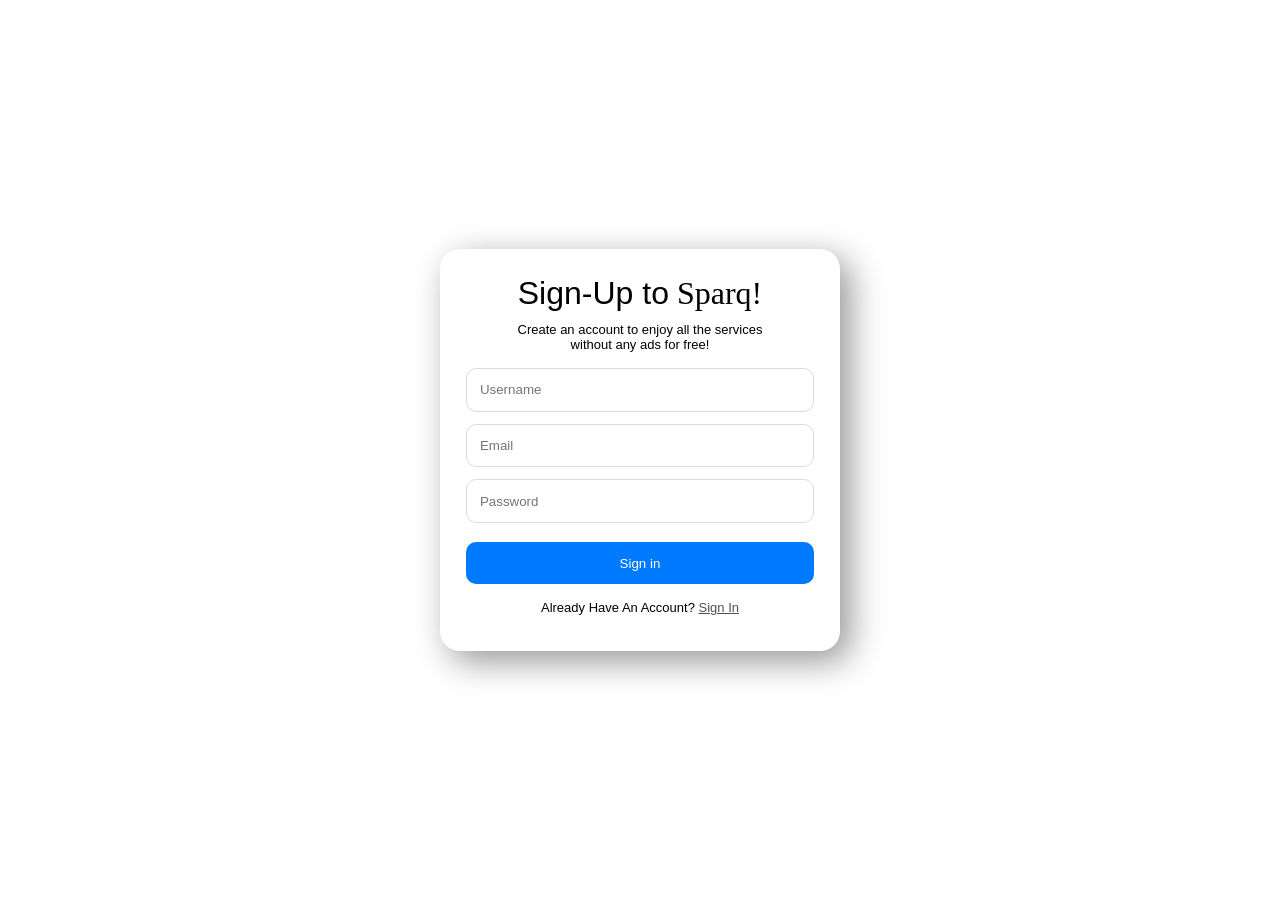
==== sign-up.html @ 4c74cf5c "add new main file and asset" ====
<!DOCTYPE html>
<html lang="en">
<head>
    <meta charset="UTF-8">
    <meta name="viewport" content="width=device-width, initial-scale=1.0">
    <link href="https://fonts.cdnfonts.com/css/sf-pro-display" rel="stylesheet">
    <link rel="icon" href="asset/b877ace0-6ebc-4e6e-97e0-8ce310d35614.jpg" type="image/x-icon">
    <link rel="stylesheet" href="style.css">
    <title>SignUp to Sparq</title>
</head>
<body>
    <form id="loginForm" onsubmit="return login(event);">
        <h1><span>Sign-Up to</span> Sparq!</h1>
        <p>Create an account to enjoy all the services without any ads for free!</p>
        <input id="username" placeholder="Username" type="text" required>
        <input id="email" placeholder="Email" type="text" required>
        <input id="password" placeholder="Password" type="password" required>
        <button type="submit">Sign in</button>
        <p>Already Have An Account? <a href="sign-in.html">Sign In</a></p>
    </form>
</body>
<script src="script.js"></script>
</html>
---- style.css ----
* {
    margin: 0;
    padding: 0;
    box-sizing: border-box;
    font-family: 'SF Pro Display', sans-serif;
}
body {
    background-color: white;
    background-image: url('asset/Aurora\ 1.png');
    background-size: cover;
    background-repeat: no-repeat;
    transition: all cubic-bezier(0.455, 0.03, 0.515, 0.955);
    display: flex;
    justify-content: center;
    align-items: center;
    height: 100vh;
}
#loginForm {
    background-color: white;
    border-radius: 20px;
    text-align: center;
    padding: 1.6em;
    box-shadow: 0 0 10px rgba(0, 0, 0, 0.1);
    width: 90%; /* Lebar responsif */
    max-width: 400px; /* Lebar maksimum */
    box-shadow: 10px 10px 34px 0px rgba(0,0,0,0.42);
-webkit-box-shadow: 10px 10px 34px 0px rgba(0,0,0,0.42);
-moz-box-shadow: 10px 10px 34px 0px rgba(0,0,0,0.42);
}
#loginForm input[type="text"],
#loginForm input[type="password"],
#loginForm button {
    padding: 1em;
    width: 100%;
    margin: 6px 0;
    border-radius: 10px;
    border: 1px solid gainsboro;
    outline: none;
    color: #565656;
}
#loginForm input[type="text"]:active,
#loginForm input[type="text"]:hover,
#loginForm input[type="password"]:active,
#loginForm input[type="password"]:hover {
    border: 1px solid #007bff;
}
#loginForm p {
    margin: 10px auto;
    font-weight: 100;
    font-family: Arial, Helvetica, sans-serif;
    width: 80%;
    font-size: 13px;
}
#loginForm h1 {
    font-family: 'Times New Roman', Times, serif;
    font-weight: 100;
}
#loginForm h1 span {
    font-weight: 400;
}
#loginForm a {
    color: #515151;
}
#loginForm button {
    background-color: #007bff;
    color: white;
    margin-top: 1em;
    border: none;
    cursor: pointer;
}
#loginForm button:hover {
    background-color: #0056b3;
}

/* Media Queries untuk Responsivitas */
@media (max-width: 600px) {
    #loginForm {
        padding: 1.2em;
    }
    #loginForm h1 {
        font-size: 1.5em;
    }
    #loginForm p {
        font-size: 11.8px;
    }
}
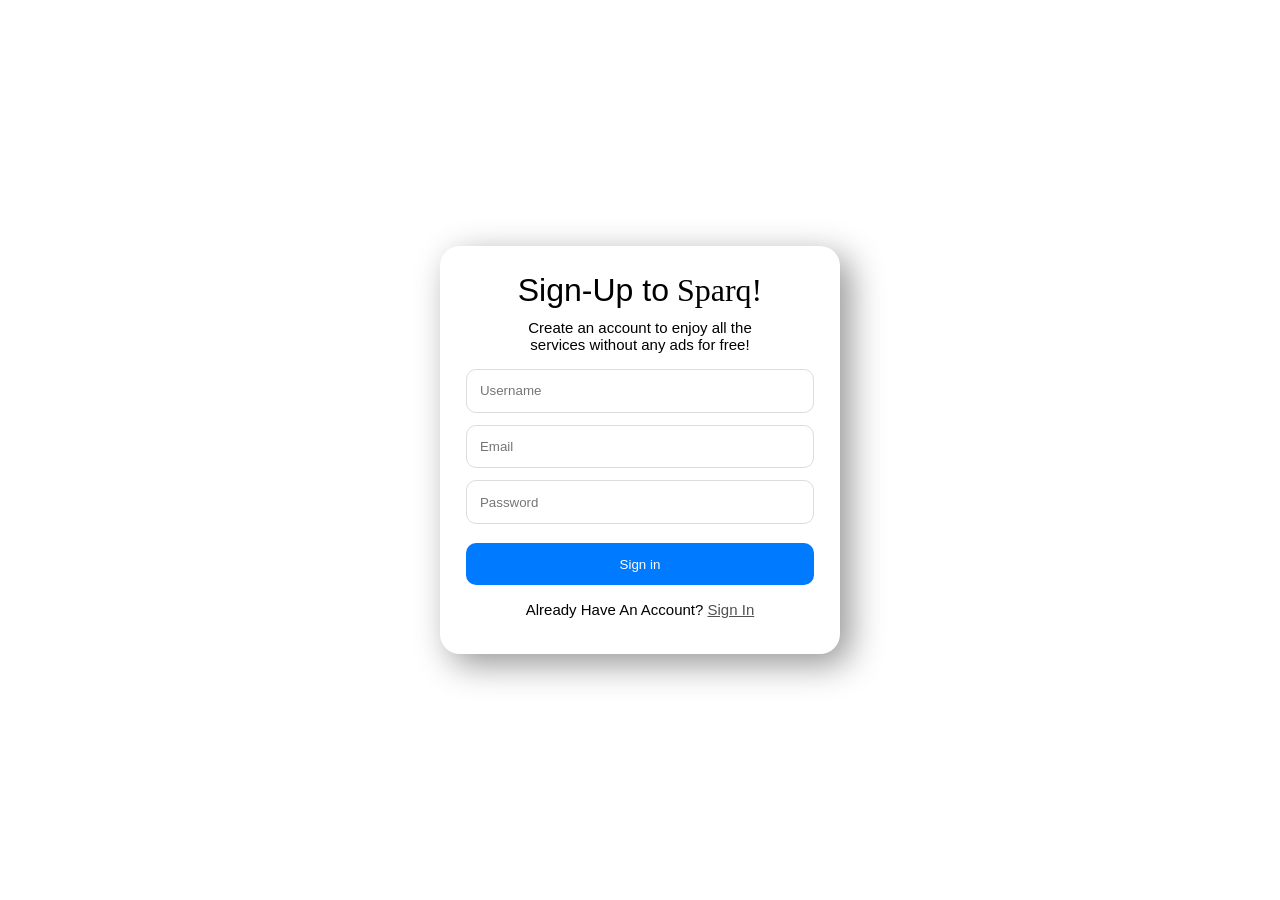
==== commit 666c2971: "update file" ====
--- a/sign-up.html
+++ b/sign-up.html
@@ -12,12 +12,12 @@
     <form id="loginForm" onsubmit="return login(event);">
         <h1><span>Sign-Up to</span> Sparq!</h1>
         <p>Create an account to enjoy all the services without any ads for free!</p>
-        <input id="username" placeholder="Username" type="text" required>
+        <input id="user" placeholder="Username" type="text" required>
         <input id="email" placeholder="Email" type="text" required>
         <input id="password" placeholder="Password" type="password" required>
         <button type="submit">Sign in</button>
         <p>Already Have An Account? <a href="sign-in.html">Sign In</a></p>
     </form>
 </body>
-<script src="script.js"></script>
+<script src="sign-up.js"></script>
 </html>
--- a/style.css
+++ b/style.css
@@ -49,7 +49,7 @@
     font-weight: 100;
     font-family: Arial, Helvetica, sans-serif;
     width: 80%;
-    font-size: 13px;
+    font-size: 15px;
 }
 #loginForm h1 {
     font-family: 'Times New Roman', Times, serif;
